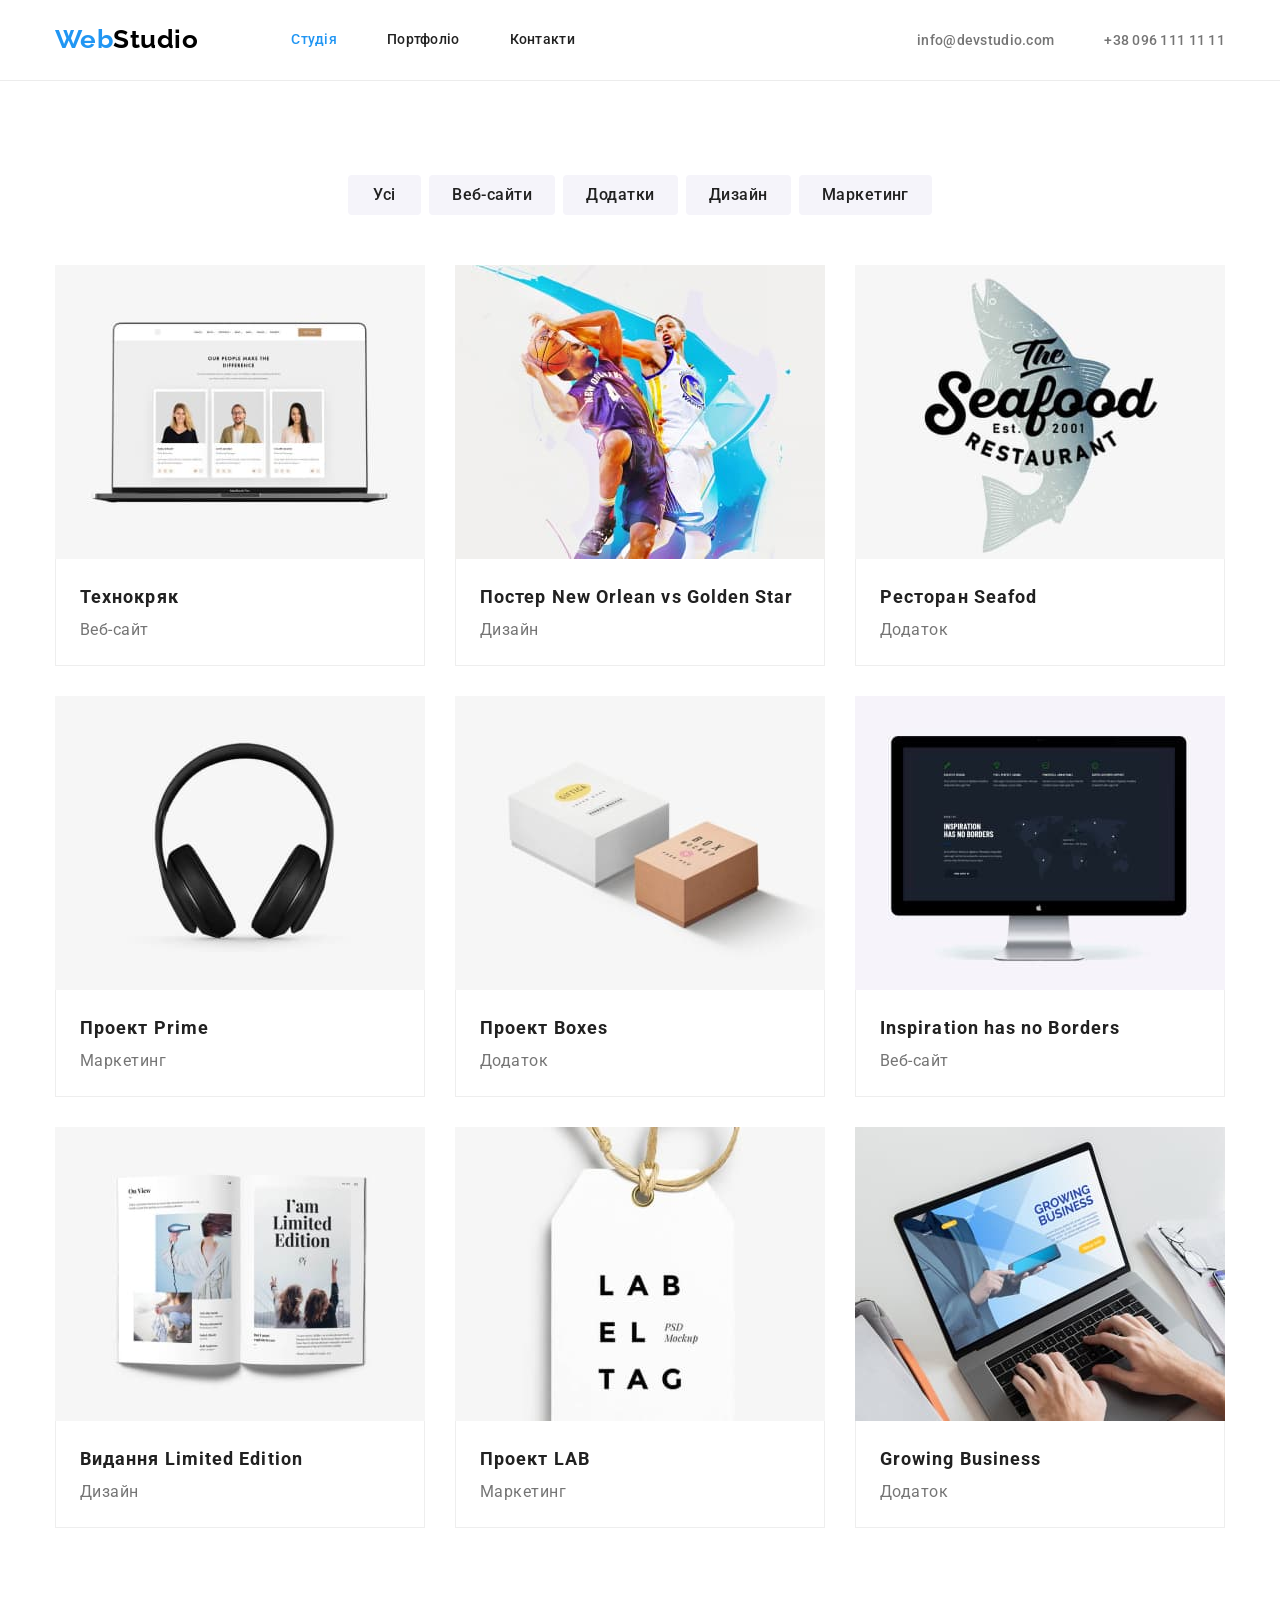
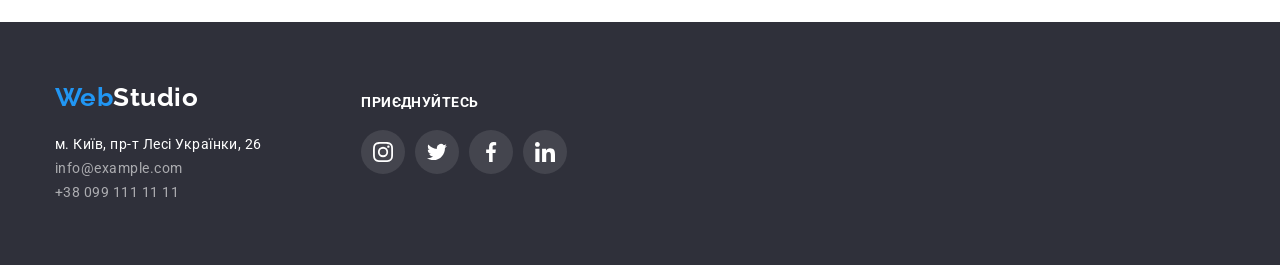
==== portfolio.html @ 9d47481a "footer-socials" ====
<!DOCTYPE html>
<html lang="uk">
  <head>
    <meta charset="UTF-8" />
    <meta name="viewport" content="width=device-width, initial-scale=1.0" />
    <title>Студія</title>
    <link rel="preconnect" href="https://fonts.googleapis.com" />
    <link rel="preconnect" href="https://fonts.gstatic.com" crossorigin />
    <link
      href="https://fonts.googleapis.com/css2?family=Raleway:wght@700&family=Roboto:wght@400;500;700;900&display=swap"
      rel="stylesheet"
    />
    <link
      rel="stylesheet"
      href="https://cdnjs.cloudflare.com/ajax/libs/modern-normalize/1.1.0/modern-normalize.min.css"
      integrity="sha512-wpPYUAdjBVSE4KJnH1VR1HeZfpl1ub8YT/NKx4PuQ5NmX2tKuGu6U/JRp5y+Y8XG2tV+wKQpNHVUX03MfMFn9Q=="
      crossorigin="anonymous"
      referrerpolicy="no-referrer"
    />
    <link rel="stylesheet" href="./css/styles.css" />
  </head>

  <body>
    <header class="page-header">
      <div class="container menu-container">
        <nav class="header-nav">
          <!--logo-->
          <a href="/index.html" class="logo link">
            <span class="logo-firstpart">Web</span
            ><span class="logo-secondpart">Studio</span>
          </a>
          <!--menu-->
          <ul class="site-nav">
            <li class="site-nav-unit">
              <a href="./index.html" class="link current">Студія</a>
            </li>
            <li class="site-nav-unit">
              <a href="./portfolio.html" class="link">Портфоліо</a>
            </li>
            <li class="site-nav-unit"><a href="#" class="link">Контакти</a></li>
          </ul>
        </nav>

        <!--contacts-header-->
        <ul class="auth-nav">
          <li class="item">
            <a href="mailto:info@devstudio.com" class="link"
              >info@devstudio.com</a
            >
          </li>
          <li class="item">
            <a href="tel:+380961111111" class="link">+38 096 111 11 11</a>
          </li>
        </ul>
      </div>
    </header>

    <main>
      <section class="portfolio">
        <div class="container">
          <h1 class="visually-hidden">Портфоліо</h1>

          <!--examples-categories-->
          <ul class="portfolio-buttons-list">
            <li>
              <button type="button" class="button secondary link">Усі</button>
            </li>
            <li>
              <button type="button" class="button secondary link">
                Веб-сайти
              </button>
            </li>
            <li>
              <button type="button" class="button secondary link">
                Додатки
              </button>
            </li>
            <li>
              <button type="button" class="button secondary link">
                Дизайн
              </button>
            </li>
            <li>
              <button type="button" class="button secondary link">
                Маркетинг
              </button>
            </li>
          </ul>
          <!--Portfolio-->
          <ul class="portfolio-list list">
            <li class="portfolio-item">
              <a href="#" target="_blank" rel="noopener noreferrer" class="link"
                ><img
                  src="./images/portfolio-img-example-01.jpg"
                  alt="Відкритий ноутбук з зображенням головної сторінки сайту"
                  width="370"
                  height="294"
                />
                <div class="portfolio-item-info">
                  <h2 class="portfolio-item-title">Технокряк</h2>
                  <p>Веб-сайт</p>
                </div>
              </a>
            </li>
            <li class="portfolio-item">
              <a href="#" target="_blank" rel="noopener noreferrer" class="link"
                ><img
                  src="./images/portfolio-img-example-02.jpg"
                  alt="Активна гра в баскетбол"
                  width="370"
                  height="294"
                />
                <div class="portfolio-item-info">
                  <h2 class="portfolio-item-title">
                    Постер New Orlean vs Golden Star
                  </h2>
                  <p>Дизайн</p>
                </div>
              </a>
            </li>
            <li class="portfolio-item">
              <a href="#" target="_blank" rel="noopener noreferrer" class="link"
                ><img
                  src="./images/portfolio-img-example-03.jpg"
                  alt="Логотип ресторану-замовника"
                  width="370"
                  height="294"
                />
                <div class="portfolio-item-info">
                  <h2 class="portfolio-item-title">
                    Ресторан <span lang="en">Seafod</span>
                  </h2>
                  <p>Додаток</p>
                </div></a
              >
            </li>
            <li class="portfolio-item">
              <a href="#" target="_blank" rel="noopener noreferrer" class="link"
                ><img
                  src="./images/portfolio-img-example-04.jpg"
                  alt="Професійні навушники"
                  width="370"
                  height="294"
                />
                <div class="portfolio-item-info">
                  <h2 class="portfolio-item-title">
                    Проект <span lang="en">Prime</span>
                  </h2>
                  <p>Маркетинг</p>
                </div></a
              >
            </li>
            <li class="portfolio-item">
              <a href="#" target="_blank" rel="noopener noreferrer" class="link"
                ><img
                  src="./images/portfolio-img-example-05.jpg"
                  alt="Дві упаковочні коробки"
                  width="370"
                  height="294"
                />
                <div class="portfolio-item-info">
                  <h2 class="portfolio-item-title">
                    Проект <span lang="en">Boxes</span>
                  </h2>
                  <p>Додаток</p>
                </div></a
              >
            </li>
            <li class="portfolio-item">
              <a href="#" target="_blank" rel="noopener noreferrer" class="link"
                ><img
                  src="./images/portfolio-img-example-06.jpg"
                  alt="Екран монітора комп'ютера із зображенням головної сторінки зробленого студією сайта"
                  width="370"
                  height="294"
                />
                <div class="portfolio-item-info">
                  <h2 lang="en" class="portfolio-item-title">
                    Inspiration has no Borders
                  </h2>
                  <p>Веб-сайт</p>
                </div></a
              >
            </li>
            <li class="portfolio-item">
              <a href="#" target="_blank" rel="noopener noreferrer" class="link"
                ><img
                  src="./images/portfolio-img-example-07.jpg"
                  alt="Розгортка модного журналу"
                  width="370"
                  height="294"
                />
                <div class="portfolio-item-info">
                  <h2 class="portfolio-item-title">
                    Видання <span lang="en">Limited Edition</span>
                  </h2>
                  <p>Дизайн</p>
                </div>
              </a>
            </li>
            <li class="portfolio-item">
              <a href="#" target="_blank" rel="noopener noreferrer" class="link"
                ><img
                  src="./images/portfolio-img-example-08.jpg"
                  alt="Бірка з назвою проекта замовника"
                  width="370"
                  height="294"
                />
                <div class="portfolio-item-info">
                  <h3 class="portfolio-item-title">
                    Проект <span lang="en">LAB</span>
                  </h3>
                  <p>Маркетинг</p>
                </div></a
              >
            </li>
            <li class="portfolio-item">
              <a href="#" target="_blank" rel="noopener noreferrer" class="link"
                ><img
                  src="./images/portfolio-img-example-09.jpg"
                  alt="Клієнт з ноутбука заходить на сайт замовника"
                  width="370"
                  height="294"
                />
                <div class="portfolio-item-info">
                  <h3 class="portfolio-item-title" lang="en">
                    Growing Business
                  </h3>
                  <p>Додаток</p>
                </div></a
              >
            </li>
          </ul>
        </div>
      </section>
    </main>
  </body>

  <footer class="footer">
    <div class="footer-container container">
      <div class="footer-section">
        <a href="/index.html" class="link logo">
          <span class="logo-firstpart">Web</span
          ><span class="logo-white-secondpart">Studio</span>
        </a>
        <address class="address">
          <ul>
            <li class="address-item">
              <a
                href="https://goo.gl/maps/REf4FK5SUBbMHxeN7"
                target="_blank"
                rel="noopener
                nofollow
                noreferrer"
                class="map-link link"
                >м. Київ, пр-т Лесі Українки, 26</a
              >
            </li>
            <li class="address-item">
              <a href="mailto:info@example.com" class="address-link link"
                >info@example.com</a
              >
            </li>
            <li class="address-item">
              <a href="tel:+380991111111" class="address-link link"
                >+38 099 111 11 11</a
              >
            </li>
          </ul>
        </address>
      </div>

      <div class="footer-section">
        <p class="invitation">Приєднуйтесь</p>
        <ul class="footer-soc-list">
          <li class="footer-soc-item">
            <a class="footer-soc-link" href="#">
              <svg class="footer-soc-icon" width="20" height="20">
                <use href="./images/symbol-defs.svg#icon-instagram"></use>
                >
              </svg>
            </a>
          </li>
          <li class="footer-soc-item">
            <a class="footer-soc-link" href="#">
              <svg class="footer-soc-icon" width="20" height="20">
                <use href="./images/symbol-defs.svg#icon-twitter"></use>
                >
              </svg>
            </a>
          </li>
          <li class="footer-soc-item">
            <a class="footer-soc-link" href="#">
              <svg class="footer-soc-icon" width="20" height="20">
                <use href="./images/symbol-defs.svg#icon-facebook"></use>
                >
              </svg>
            </a>
          </li>
          <li class="footer-soc-item">
            <a class="footer-soc-link" href="#">
              <svg class="footer-soc-icon" width="20" height="20">
                <use href="./images/symbol-defs.svg#icon-linkedin"></use>
                >
              </svg>
            </a>
          </li>
        </ul>
      </div>
    </div>
  </footer>
</html>
---- css/styles.css ----
html {
  box-sizing: border-box;
}

*,
*::before,
*::after {
  box-sizing: inherit;
}

:root {
  --dark-text-color: #212121;
  --medium-text-color: #757575;
  --light-text-color: #ffffff;
  --accent-color: #2196f3;
  --light-background-color: #f5f5f5;
  --main-font: "Roboto", sans-serif;
  --primary-icon-color: #afb1b8;
}

body {
  background-color: var(--light-text-color);
  color: var(--medium-text-color);
  font-family: var(--main-font);
  letter-spacing: 0.03em;
  margin: 0;
}

p,
h1,
h2,
h3,
h4,
h5,
h6 {
  margin: 0;
}

ul,
li {
  margin: 0;
  padding: 0;
  list-style: none;
}

.link {
  text-decoration: none;
}

.button {
  cursor: pointer;
}

img {
  display: block;
  max-width: 100%;
  height: auto;
}

.container {
  width: 1200px;
  padding: 0 15px;
  margin: 0 auto;
}

.section {
  padding: 94px 0;
}

.page-header {
  display: flex;
  align-items: center;
  justify-content: space-between;
  border-bottom: 1px solid #ececec;
}

.logo {
  font-family: Raleway, sans-serif;
  font-size: 26px;
  font-weight: 700;
  line-height: 1.2;
  margin-right: 93px;
}

.logo-firstpart {
  color: var(--accent-color);
}

.logo-secondpart {
  color: #000000;
}

.header-nav {
  display: flex;
  align-items: center;
  justify-content: space-between;
}

.menu-container {
  display: flex;
  align-items: center;
}

.site-nav {
  display: flex;
  margin: 0;
}

.site-nav .site-nav-unit:not(:last-child) {
  margin-right: 50px;
}

.site-nav .link {
  color: var(--dark-text-color);
  font-weight: 500;
  font-size: 14px;
  line-height: 1.14;
  letter-spacing: 0.02em;
  display: block;
  padding-top: 32px;
  padding-bottom: 32px;
}

.site-nav .link.current {
  color: var(--accent-color);
}

.site-nav .link:hover,
.site-nav .link:focus,
.auth-nav .link:hover,
.auth-nav .link:focus,
.footer .link:focus,
.footer .link:hover {
  color: var(--accent-color);
}

.auth-nav {
  display: flex;
  margin-left: auto;
}

.auth-nav .link {
  color: #757575;
  font-weight: 500;
  font-size: 14px;
  line-height: 1.14;
  letter-spacing: 0.02em;
}

/* .auth-nav.item::before {
  display: block;
  content: "";
  height: 16px;
  background-size: contain;
  background-repeat: no-repeat;
  background-color: inherit;
  background-position: center;
}

.auth-nav.mail::before {
  background-image: url(../images/envelope.svg);
}

.auth-nav.mail::before {
  background-image: url(../images/smartphone.svg);
} */

.auth-nav .item + .item {
  margin-left: 50px;
}

.hero {
  color: var(--light-text-color);
  text-align: center;
  background-color: #2f303a;
  padding-top: 200px;
  padding-bottom: 200px;

  max-width: 1600px;
  height: 600px;
  margin: 0 auto;

  background-color: #c4c4c4;
  background-image: linear-gradient(
      to right,
      rgba(47, 48, 58, 0.4),
      rgba(47, 48, 58, 0.4)
    )
    url(../images/hero-background-image.jpg);

  background-repeat: no-repeat;
  background-position: center;
  background-size: cover;
}

.hero-title {
  text-align: center;
  font-size: 44px;
  font-weight: 900;
  line-height: 1.36;
  letter-spacing: 0.06em;
  text-transform: uppercase;
  margin: 0 auto 30px;
  max-width: 696px;
}

.hero-button {
  color: var(--light-text-color);
  background-color: var(--accent-color);
  font-family: Roboto, sans-serif;
  font-weight: 700;
  line-height: 1.88;
  letter-spacing: 0.06em;
  box-shadow: 0px 4px 4px rgba(0, 0, 0, 0.15);
  display: inline-block;
  padding: 10px 32px;
  border-radius: 4px;
  border: none;
  min-width: 216px;
  text-align: center;
}

.hero-button:hover,
.hero-button:focus {
  background-color: #188ce8;
}

.advantages {
  font-size: 14px;
  padding-bottom: 0;
}

ul.advantages-list {
  display: flex;
  gap: 30px;
  padding: 0;
}

.visually-hidden {
  position: absolute;
  white-space: nowrap;
  width: 1px;
  height: 1px;
  overflow: hidden;
  border: 0;
  padding: 0;
  clip: rect(0 0 0 0);
  clip-path: inset(50%);
  margin: -1px;
}

.advantages-item {
  flex-basis: calc((100%-90px) / 4);
}

.advantages-item::before {
  display: block;
  content: "";
  height: 120px;
  margin-bottom: 30px;
  /* background-image: url(../images/); */
  background-size: contain;
  background-repeat: no-repeat;
  background-color: #f5f4fa;
  border-radius: 4px;
  background-position: center;
}

.icon-details::before {
  background-image: url(../images/antena.svg);
}

.icon-punktuality::before {
  background-image: url(../images/clock.svg);
}

.icon-planning::before {
  background-image: url(../images/diagram.svg);
}

.icon-modern-tech::before {
  background-image: url(../images/astronaut.svg);
}

.advantages-title {
  font-weight: 700;
  font-size: 14px;
  line-height: 1.14;
  text-transform: uppercase;
  text-align: left;
  margin-bottom: 10px;
  color: var(--dark-text-color);
}

.advantages p {
  line-height: 1.71;
}

h2 {
  font-size: 36px;
  font-weight: 700;
  line-height: 1.17;
}

.title {
  color: var(--dark-text-color);
  margin-bottom: 50px;
  text-align: center;
}

/* .align-center {
  text-align: center;
} */

.portfolio-main {
  background-color: var(--light-text-color);
}

.portfolio-wrapper img {
  margin: 0;
}

.portfolio-wrapper {
  display: flex;
  gap: 30px;
  padding: 0;
}

.team {
  line-height: 1.19;
  background-color: #f5f4fa;
}

.team-list {
  display: flex;
  gap: 30px;
  justify-content: space-between;
}

.team-member {
  background-color: var(--light-text-color);
  box-shadow: 0px 1px 3px rgba(0, 0, 0, 0.12), 0px 1px 1px rgba(0, 0, 0, 0.14),
    0px 2px 1px rgba(0, 0, 0, 0.2);
  border-radius: 0px 0px 4px 4px;
  text-align: center;
  max-width: calc((100%-90) / 4);
}

div.team-member-description {
  padding: 30px 10px;
}

.team-member-title {
  font-weight: 500;
  font-size: 16px;
  margin-bottom: 10px;
}

.team-soc-list {
  display: flex;
  align-items: center;
  justify-content: center;
  margin-top: 16px;
  gap: 10px;
}

.team-soc-link {
  width: 44px;
  height: 44px;
  border-radius: 50%;
  display: flex;
  align-items: center;
  justify-content: center;
  background-color: var(--light-text-color);
}

.team-soc-link:hover,
.team-soc-link:focus,
.footer-soc-link:hover,
.footer-soc-link:focus {
  background-color: var(--accent-color);
}

.team-soc-link:hover .team-soc-icon,
.team-soc-link:focus .team-soc-icon {
  fill: var(--light-text-color);
}

.team-soc-icon {
  fill: var(--primary-icon-color);
}

.clients-list {
  display: flex;
  gap: 30px;
}

.clients-icon {
  fill: var(--primary-icon-color);
}

.clients-icon:hover,
.clients-icon:focus {
  fill: var(--accent-color);
}

.clients-item {
  border: 1px solid var(--primary-icon-color);
  border-radius: 4px;
}

.clients-item:hover,
.clients-item:focus {
  border: 1px solid var(--accent-color);
  fill: var(--accent-color);
}

/* ----pogtfolio------ */
.portfolio {
  background-color: var(--light-text-color);
  padding: 94px 0;
}

.portfolio-buttons-list {
  display: flex;
  gap: 8px;
  justify-content: center;
  margin-bottom: 50px;
}

.portfolio .button {
  font-family: Roboto, sans-serif;
  display: inline-block;
  padding: 6px 22px;
  border: 1px solid transparent;
  border-radius: 4px;
  min-width: 73px;
}

.portfolio-list {
  display: flex;
  flex-wrap: wrap;
  gap: 30px;
}

.portfolio-item {
  flex-basis: calc((100% - 60px) / 3);
}

.portfolio-item:nth-child(3n) {
  margin: 0;
}

.portfolio-item-title {
  color: var(--dark-text-color);
  font-weight: 700;
  font-size: 18px;
  line-height: 2;
  letter-spacing: 0.06em;
}

.portfolio-item-info {
  padding: 20px 24px;
  background-color: var(--light-text-color);
  border: 1px solid #eeeeee;
  border-top: transparent;
}

.portfolio p {
  line-height: 1.88;
  color: var(--medium-text-color);
}

.logo-white-secondpart {
  color: var(--light-text-color);
}

.footer {
  background-color: #2f303a;
  padding: 60px 0;
}

.footer .logo {
  display: inline-block;
  margin-bottom: 20px;
}

.footer .address {
  font-size: 14px;
  line-height: 1.71;
  font-style: normal;
}

.address-item:not(:nth-last-child(n)) {
  margin-bottom: 9px;
}

.map-link {
  color: var(--light-text-color);
}
.footer .address-link {
  color: rgba(255, 255, 255, 0.6);
}

.footer-container {
  display: flex;
  gap: 70px;
}

.invitation {
  font-weight: 700;
  font-size: 14px;
  line-height: 16px;
  letter-spacing: 0.03em;
  text-transform: uppercase;
  color: var(--light-text-color);
  margin-top: 12px;
}

.footer-soc-list {
  display: flex;
  align-items: center;
  justify-content: center;
  margin-top: 20px;
  gap: 10px;
}

.footer-soc-link {
  width: 44px;
  height: 44px;
  border-radius: 50%;
  display: flex;
  align-items: center;
  justify-content: center;
  background-color: rgba(255, 255, 255, 0.1);
}

.footer-soc-icon {
  fill: var(--light-text-color);
}

/* -----------------buttons-------------------------- */
.button {
  color: var(--dark-text-color);
  background-color: var(--light-background-color);
  font-weight: 500;
  font-size: 16px;
  line-height: 1.62;
  letter-spacing: 0.03em;
  cursor: pointer;
}

.button.primary {
  color: var(--light-text-color);
  background-color: var(--accent-color);
}

.button.secondary {
  color: var(--dark-text-color);
  background-color: #f5f4fa;
}

.button.secondary:hover,
.button.secondary:focus {
  color: var(--light-text-color);
  background-color: var(--accent-color);
}
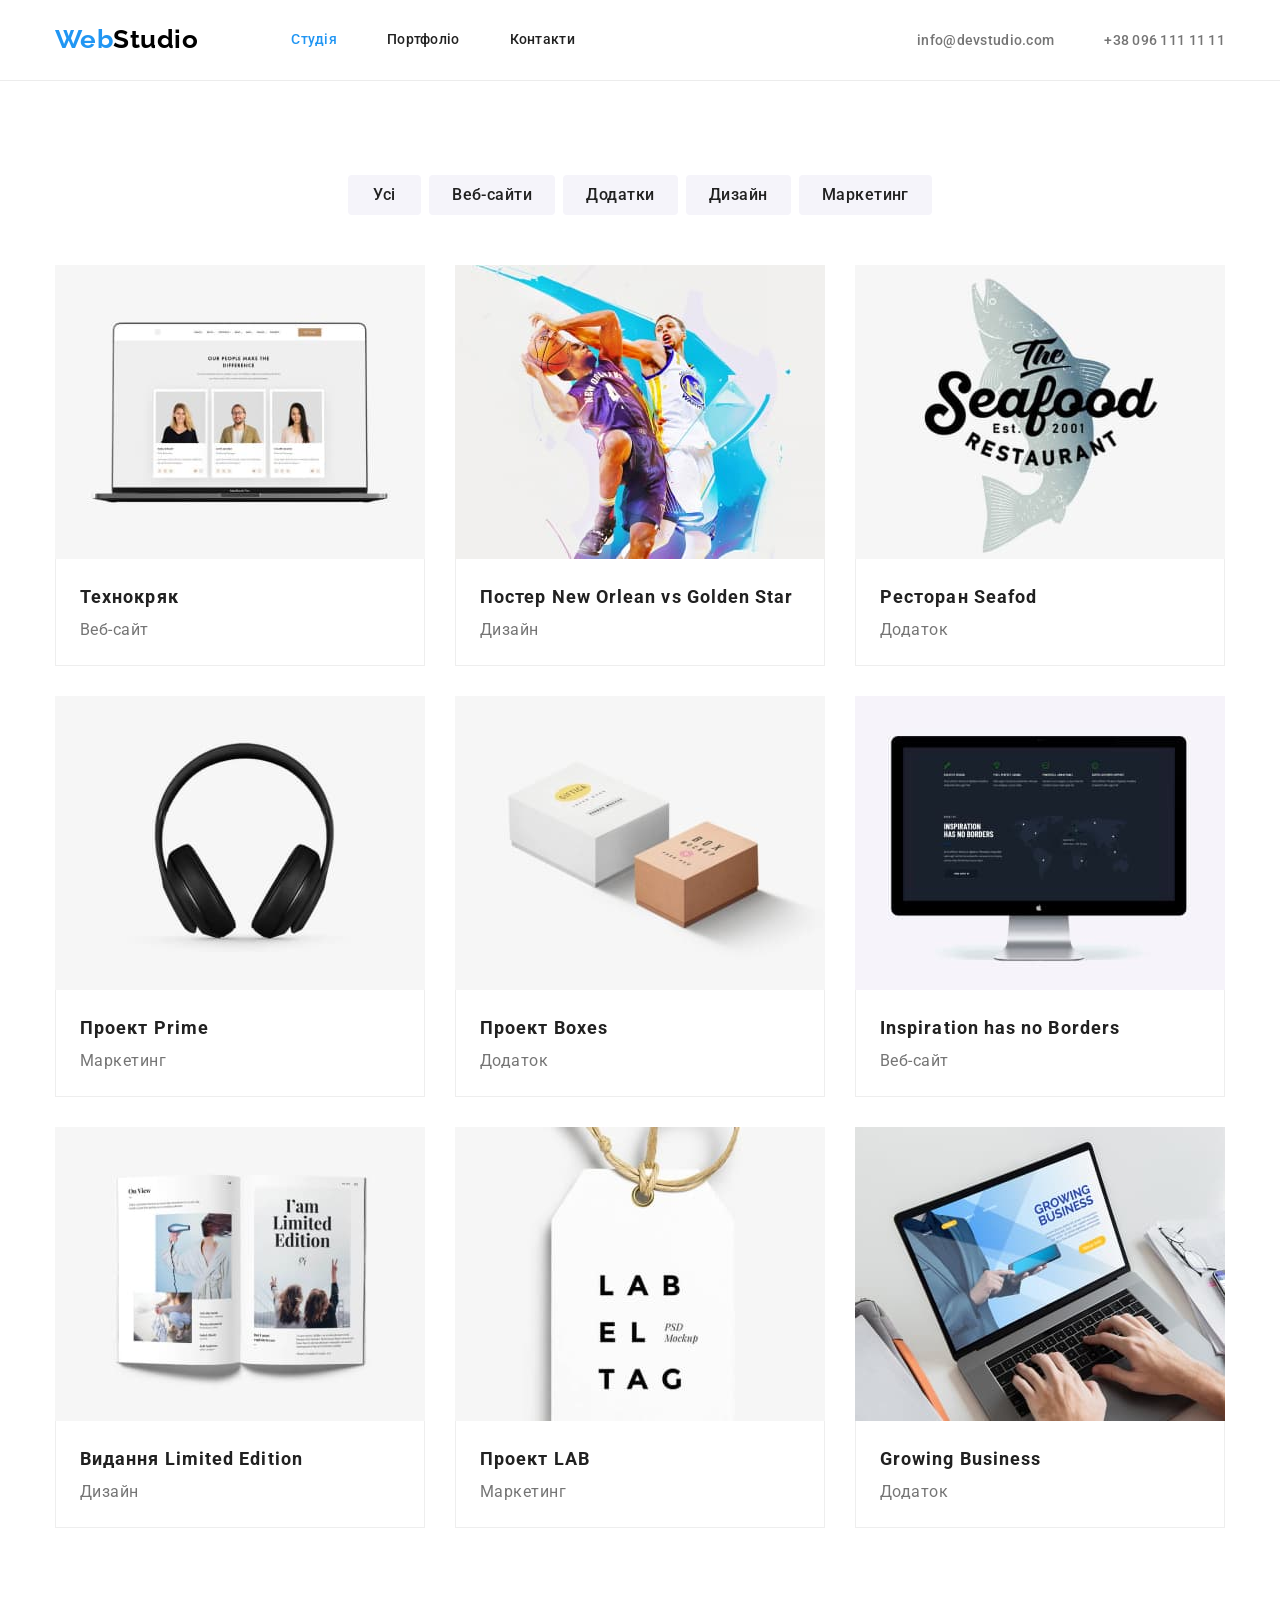
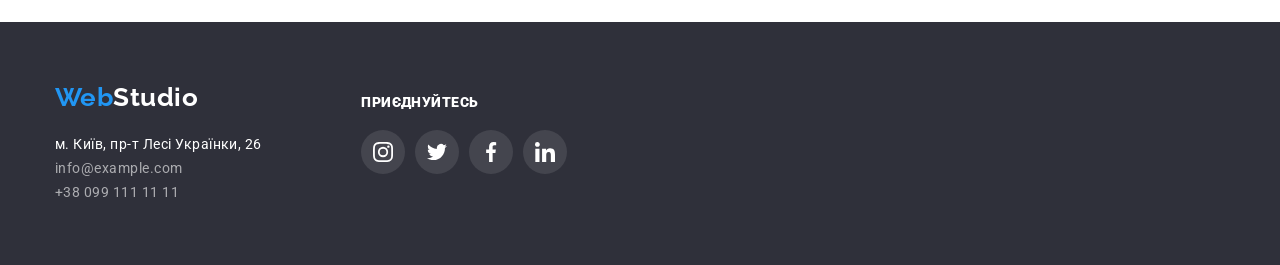
==== commit 8162c26a: "icons.svg changed name of svg-file as it is needed according to the task" ====
--- a/portfolio.html
+++ b/portfolio.html
@@ -271,12 +271,12 @@
       </div>
 
       <div class="footer-section">
-        <p class="invitation">Приєднуйтесь</p>
+        <p class="invitation"><strong>Приєднуйтесь</strong></p>
         <ul class="footer-soc-list">
           <li class="footer-soc-item">
             <a class="footer-soc-link" href="#">
               <svg class="footer-soc-icon" width="20" height="20">
-                <use href="./images/symbol-defs.svg#icon-instagram"></use>
+                <use href="./images/icons.svg#icon-instagram"></use>
                 >
               </svg>
             </a>
@@ -284,7 +284,7 @@
           <li class="footer-soc-item">
             <a class="footer-soc-link" href="#">
               <svg class="footer-soc-icon" width="20" height="20">
-                <use href="./images/symbol-defs.svg#icon-twitter"></use>
+                <use href="./images/icons.svg#icon-twitter"></use>
                 >
               </svg>
             </a>
@@ -292,7 +292,7 @@
           <li class="footer-soc-item">
             <a class="footer-soc-link" href="#">
               <svg class="footer-soc-icon" width="20" height="20">
-                <use href="./images/symbol-defs.svg#icon-facebook"></use>
+                <use href="./images/icons.svg#icon-facebook"></use>
                 >
               </svg>
             </a>
@@ -300,7 +300,7 @@
           <li class="footer-soc-item">
             <a class="footer-soc-link" href="#">
               <svg class="footer-soc-icon" width="20" height="20">
-                <use href="./images/symbol-defs.svg#icon-linkedin"></use>
+                <use href="./images/icons.svg#icon-linkedin"></use>
                 >
               </svg>
             </a>
--- a/css/styles.css
+++ b/css/styles.css
@@ -147,28 +147,24 @@
   letter-spacing: 0.02em;
 }
 
-/* .auth-nav.item::before {
-  display: block;
-  content: "";
-  height: 16px;
-  background-size: contain;
-  background-repeat: no-repeat;
-  background-color: inherit;
-  background-position: center;
-}
-
-.auth-nav.mail::before {
-  background-image: url(../images/envelope.svg);
-}
-
-.auth-nav.mail::before {
-  background-image: url(../images/smartphone.svg);
-} */
-
 .auth-nav .item + .item {
   margin-left: 50px;
 }
-
+/* ------------------------icons----------------- */
+.address-icon {
+  fill: var(--medium-text-color);
+  margin-right: 10px;
+}
+
+.auth-nav-item {
+  display: flex;
+  justify-content: center;
+}
+
+.auth-nav-item:hover .address-icon .auth-nav-item:focus .address-icon {
+  fill: var(--accent-color);
+}
+/* -----------------hero------------------- */
 .hero {
   color: var(--light-text-color);
   text-align: center;
@@ -224,7 +220,7 @@
 .hero-button:focus {
   background-color: #188ce8;
 }
-
+/* ------------------advantages------------------ */
 .advantages {
   font-size: 14px;
   padding-bottom: 0;
@@ -533,9 +529,6 @@
   align-items: center;
   justify-content: center;
   background-color: rgba(255, 255, 255, 0.1);
-}
-
-.footer-soc-icon {
   fill: var(--light-text-color);
 }
 
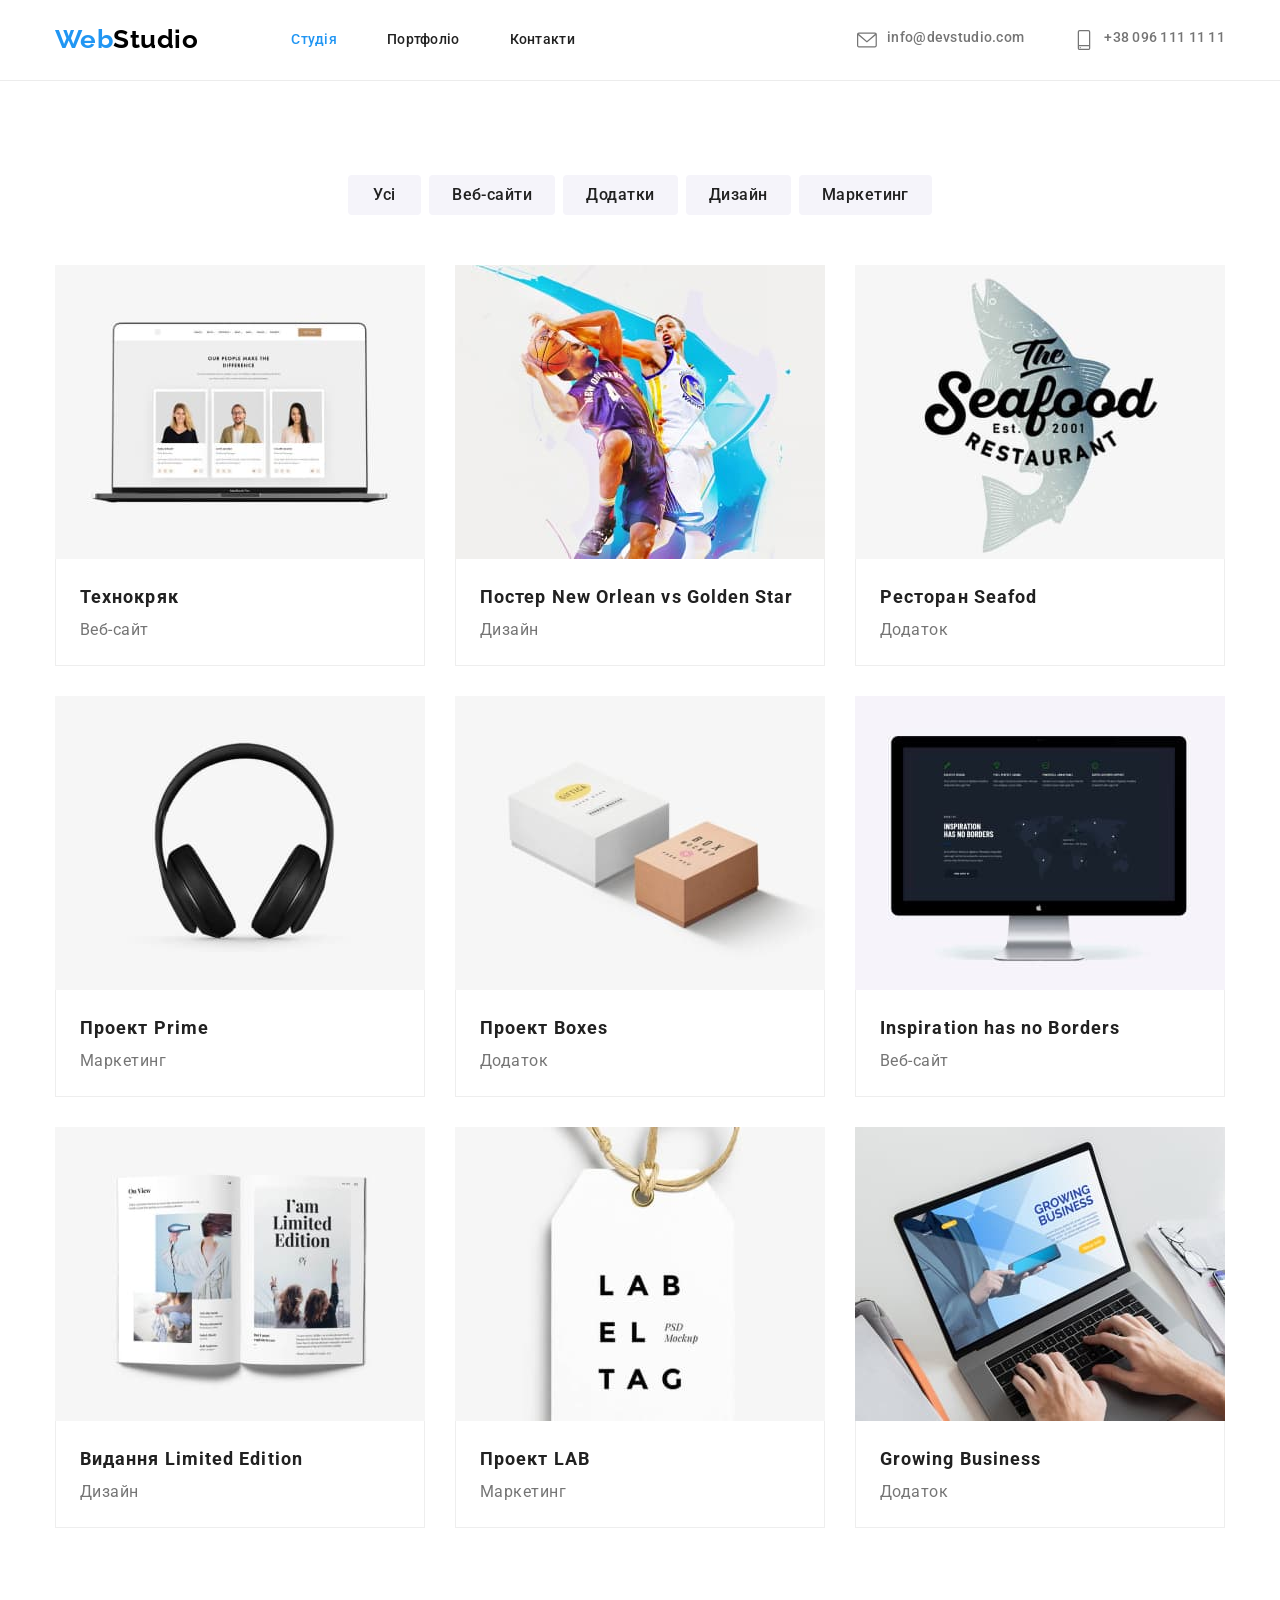
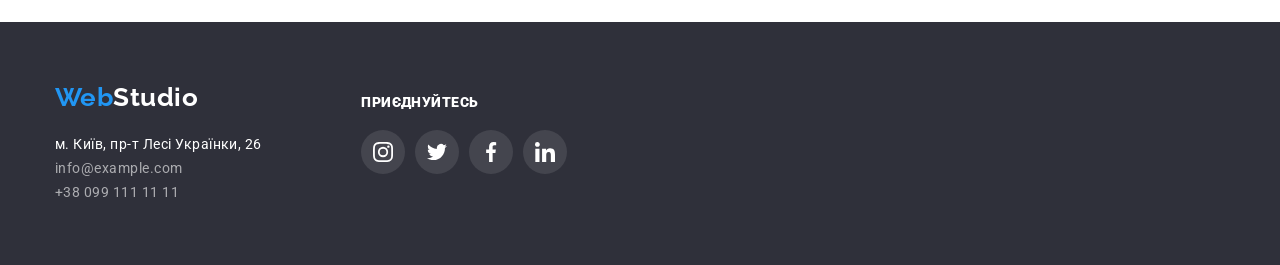
==== commit 9e359bde: "shades copy header from index to portfolio. shades." ====
--- a/portfolio.html
+++ b/portfolio.html
@@ -43,12 +43,20 @@
 
         <!--contacts-header-->
         <ul class="auth-nav">
-          <li class="item">
+          <li class="auth-nav-item item">
+            <svg class="address-icon" width="20" height="20">
+              <use href="./images/icons.svg#icon-envelope"></use>
+              >
+            </svg>
             <a href="mailto:info@devstudio.com" class="link"
               >info@devstudio.com</a
             >
           </li>
-          <li class="item">
+          <li class="auth-nav-item item">
+            <svg class="address-icon" width="20" height="20">
+              <use href="./images/icons.svg#icon-smartphone"></use>
+              >
+            </svg>
             <a href="tel:+380961111111" class="link">+38 096 111 11 11</a>
           </li>
         </ul>
--- a/css/styles.css
+++ b/css/styles.css
@@ -443,6 +443,12 @@
   flex-basis: calc((100% - 60px) / 3);
 }
 
+.portfolio-item:hover,
+.portfolio-item:focus {
+  box-shadow: 0px 1px 1px rgba(0, 0, 0, 0.12), 0px 4px 4px rgba(0, 0, 0, 0.06),
+    1px 4px 6px rgba(0, 0, 0, 0.16);
+}
+
 .portfolio-item:nth-child(3n) {
   margin: 0;
 }
@@ -557,4 +563,7 @@
 .button.secondary:focus {
   color: var(--light-text-color);
   background-color: var(--accent-color);
-}
+  box-shadow: 0px 3px 1px rgba(0, 0, 0, 0.1), 0px 1px 2px rgba(0, 0, 0, 0.08),
+    0px 2px 2px rgba(0, 0, 0, 0.12);
+  border-radius: 4px;
+}
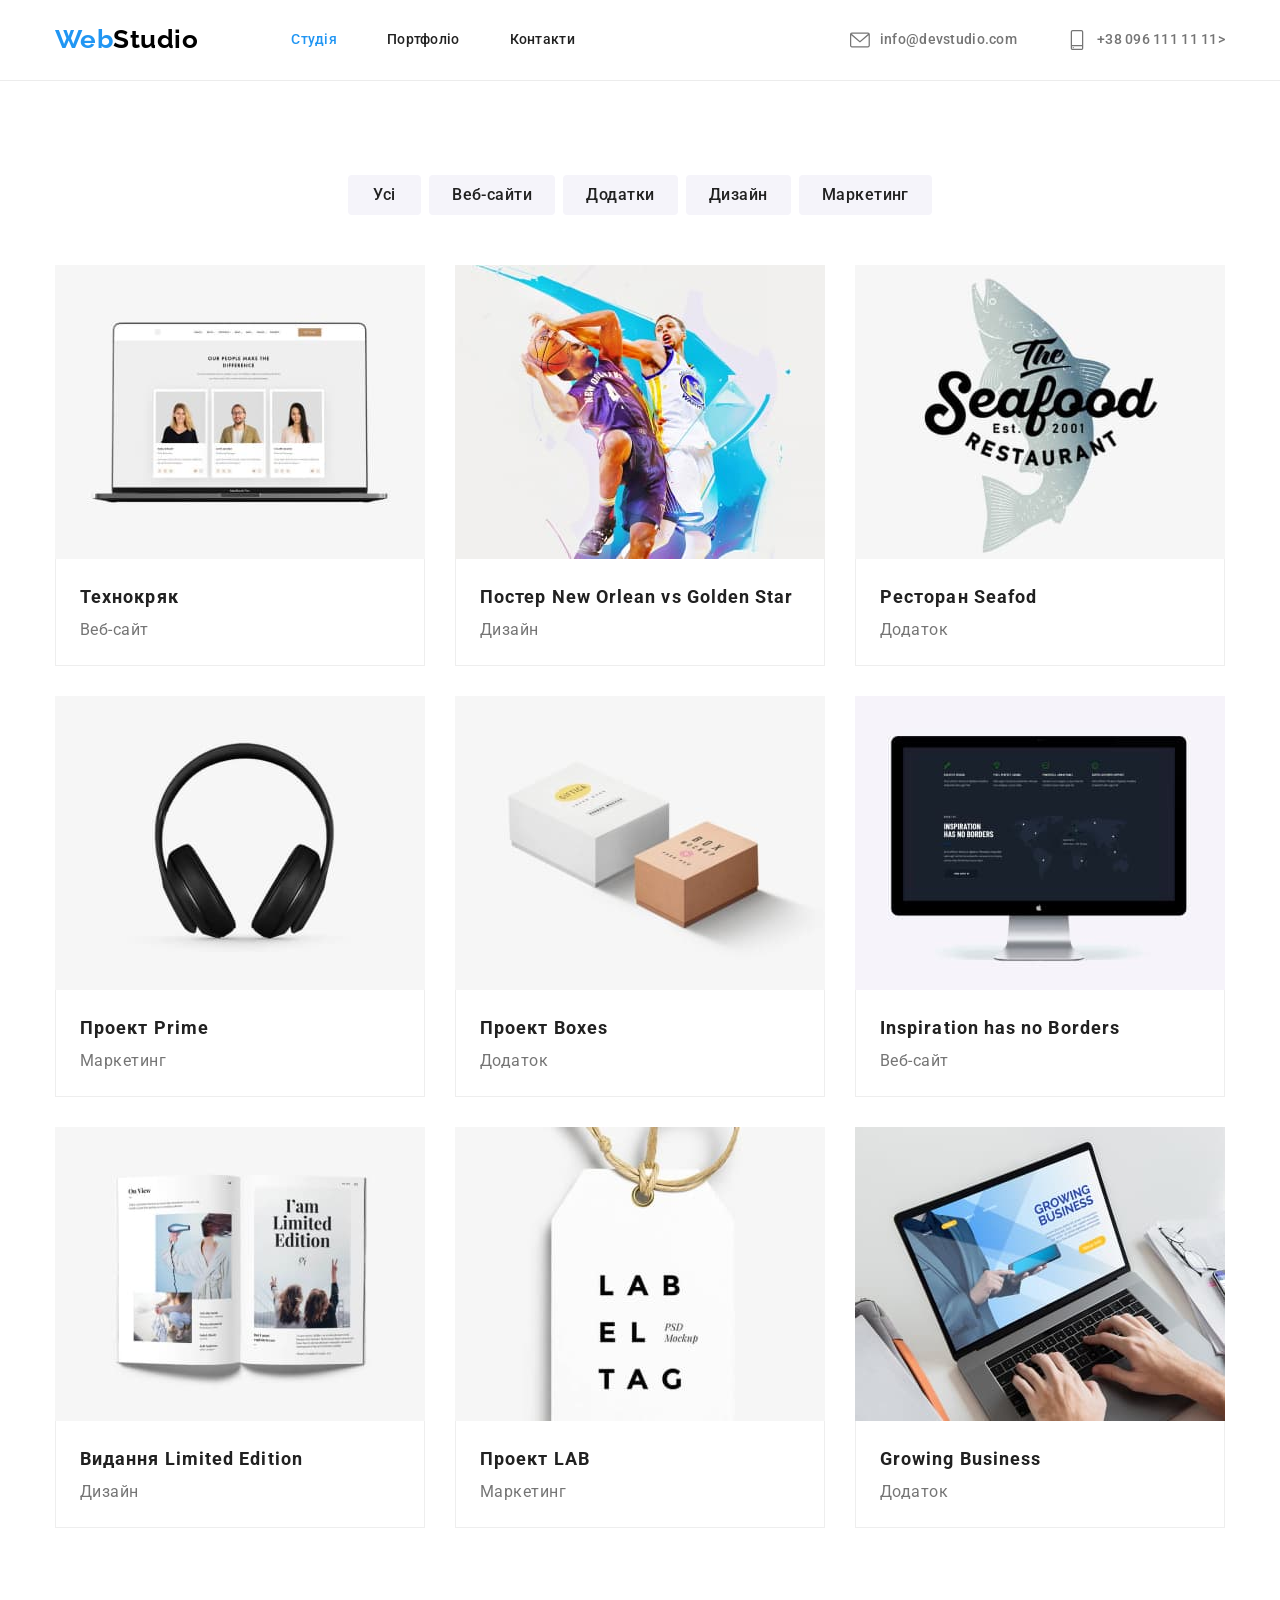
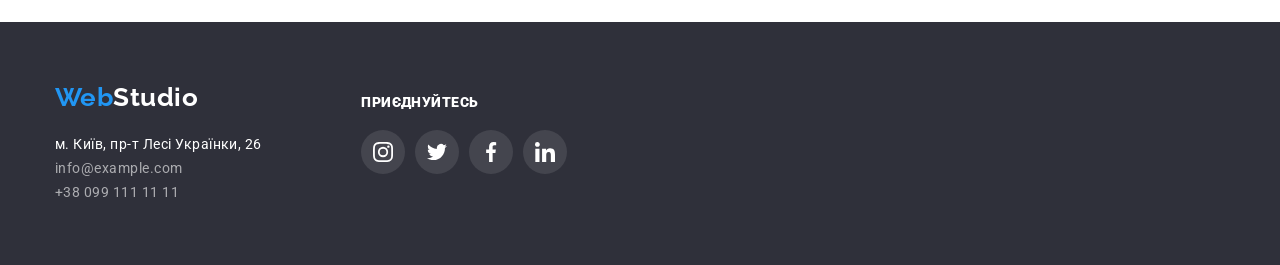
==== commit 7ca0c6ea: "portfolio header icons" ====
--- a/portfolio.html
+++ b/portfolio.html
@@ -44,20 +44,20 @@
         <!--contacts-header-->
         <ul class="auth-nav">
           <li class="auth-nav-item item">
-            <svg class="address-icon" width="20" height="20">
-              <use href="./images/icons.svg#icon-envelope"></use>
-              >
-            </svg>
-            <a href="mailto:info@devstudio.com" class="link"
-              >info@devstudio.com</a
+            <a href="mailto:info@devstudio.com" class="auth-nav-link link"
+              ><svg class="address-icon" width="20" height="20">
+                <use href="./images/icons.svg#icon-envelope"></use>
+                ></svg
+              ><span>info@devstudio.com</span>
+            </a>
+          </li>
+          <li class="auth-nav-item item">
+            <a href="tel:+380961111111" class="auth-nav-link link"
+              ><svg class="address-icon" width="20" height="20">
+                <use href="./images/icons.svg#icon-smartphone"></use>
+                ></svg
+              ><span>+38 096 111 11 11</span>></a
             >
-          </li>
-          <li class="auth-nav-item item">
-            <svg class="address-icon" width="20" height="20">
-              <use href="./images/icons.svg#icon-smartphone"></use>
-              >
-            </svg>
-            <a href="tel:+380961111111" class="link">+38 096 111 11 11</a>
           </li>
         </ul>
       </div>
@@ -71,25 +71,42 @@
           <!--examples-categories-->
           <ul class="portfolio-buttons-list">
             <li>
-              <button type="button" class="button secondary link">Усі</button>
-            </li>
-            <li>
-              <button type="button" class="button secondary link">
+              <button
+                type="button"
+                class="portfolio-button button secondary link"
+              >
+                Усі
+              </button>
+            </li>
+            <li>
+              <button
+                type="button"
+                class="portfolio-button button secondary link"
+              >
                 Веб-сайти
               </button>
             </li>
             <li>
-              <button type="button" class="button secondary link">
+              <button
+                type="button"
+                class="portfolio-button button secondary link"
+              >
                 Додатки
               </button>
             </li>
             <li>
-              <button type="button" class="button secondary link">
+              <button
+                type="button"
+                class="portfolio-button button secondary link"
+              >
                 Дизайн
               </button>
             </li>
             <li>
-              <button type="button" class="button secondary link">
+              <button
+                type="button"
+                class="portfolio-button button secondary link"
+              >
                 Маркетинг
               </button>
             </li>
--- a/css/styles.css
+++ b/css/styles.css
@@ -161,9 +161,21 @@
   justify-content: center;
 }
 
-.auth-nav-item:hover .address-icon .auth-nav-item:focus .address-icon {
+.auth-nav-link {
+  display: flex;
+  align-items: center;
+}
+
+.auth-nav-link:hover,
+.auth-nav-link:focus {
+  color: var(--accent-color);
+}
+
+.auth-nav-link:hover .address-icon,
+.auth-nav-link:focus .address-icon {
   fill: var(--accent-color);
 }
+
 /* -----------------hero------------------- */
 .hero {
   color: var(--light-text-color);
@@ -181,7 +193,7 @@
       to right,
       rgba(47, 48, 58, 0.4),
       rgba(47, 48, 58, 0.4)
-    )
+    ),
     url(../images/hero-background-image.jpg);
 
   background-repeat: no-repeat;
@@ -254,8 +266,6 @@
   content: "";
   height: 120px;
   margin-bottom: 30px;
-  /* background-image: url(../images/); */
-  background-size: contain;
   background-repeat: no-repeat;
   background-color: #f5f4fa;
   border-radius: 4px;
@@ -304,10 +314,6 @@
   text-align: center;
 }
 
-/* .align-center {
-  text-align: center;
-} */
-
 .portfolio-main {
   background-color: var(--light-text-color);
 }
@@ -322,6 +328,7 @@
   padding: 0;
 }
 
+/* ------------------team----------------------- */
 .team {
   line-height: 1.19;
   background-color: #f5f4fa;
@@ -385,10 +392,16 @@
 .team-soc-icon {
   fill: var(--primary-icon-color);
 }
-
+/* ------------------------clients------------------------ */
 .clients-list {
   display: flex;
   gap: 30px;
+}
+
+.clients-link {
+  display: flex;
+  align-items: center;
+  justify-content: center;
 }
 
 .clients-icon {
@@ -403,6 +416,7 @@
 .clients-item {
   border: 1px solid var(--primary-icon-color);
   border-radius: 4px;
+  padding: 16px 32px;
 }
 
 .clients-item:hover,
@@ -411,7 +425,7 @@
   fill: var(--accent-color);
 }
 
-/* ----pogtfolio------ */
+/* ------------------------------pogtfolio---------------------- */
 .portfolio {
   background-color: var(--light-text-color);
   padding: 94px 0;
@@ -432,6 +446,11 @@
   border-radius: 4px;
   min-width: 73px;
 }
+.portfolio-button:hover,
+.portfolio-button:focus {
+  box-shadow: 0px 1px 1px rgba(0, 0, 0, 0.12), 0px 4px 4px rgba(0, 0, 0, 0.06),
+    1px 4px 6px rgba(0, 0, 0, 0.16);
+}
 
 .portfolio-list {
   display: flex;
@@ -443,11 +462,11 @@
   flex-basis: calc((100% - 60px) / 3);
 }
 
-.portfolio-item:hover,
+/* .portfolio-item:hover,
 .portfolio-item:focus {
   box-shadow: 0px 1px 1px rgba(0, 0, 0, 0.12), 0px 4px 4px rgba(0, 0, 0, 0.06),
     1px 4px 6px rgba(0, 0, 0, 0.16);
-}
+} */
 
 .portfolio-item:nth-child(3n) {
   margin: 0;
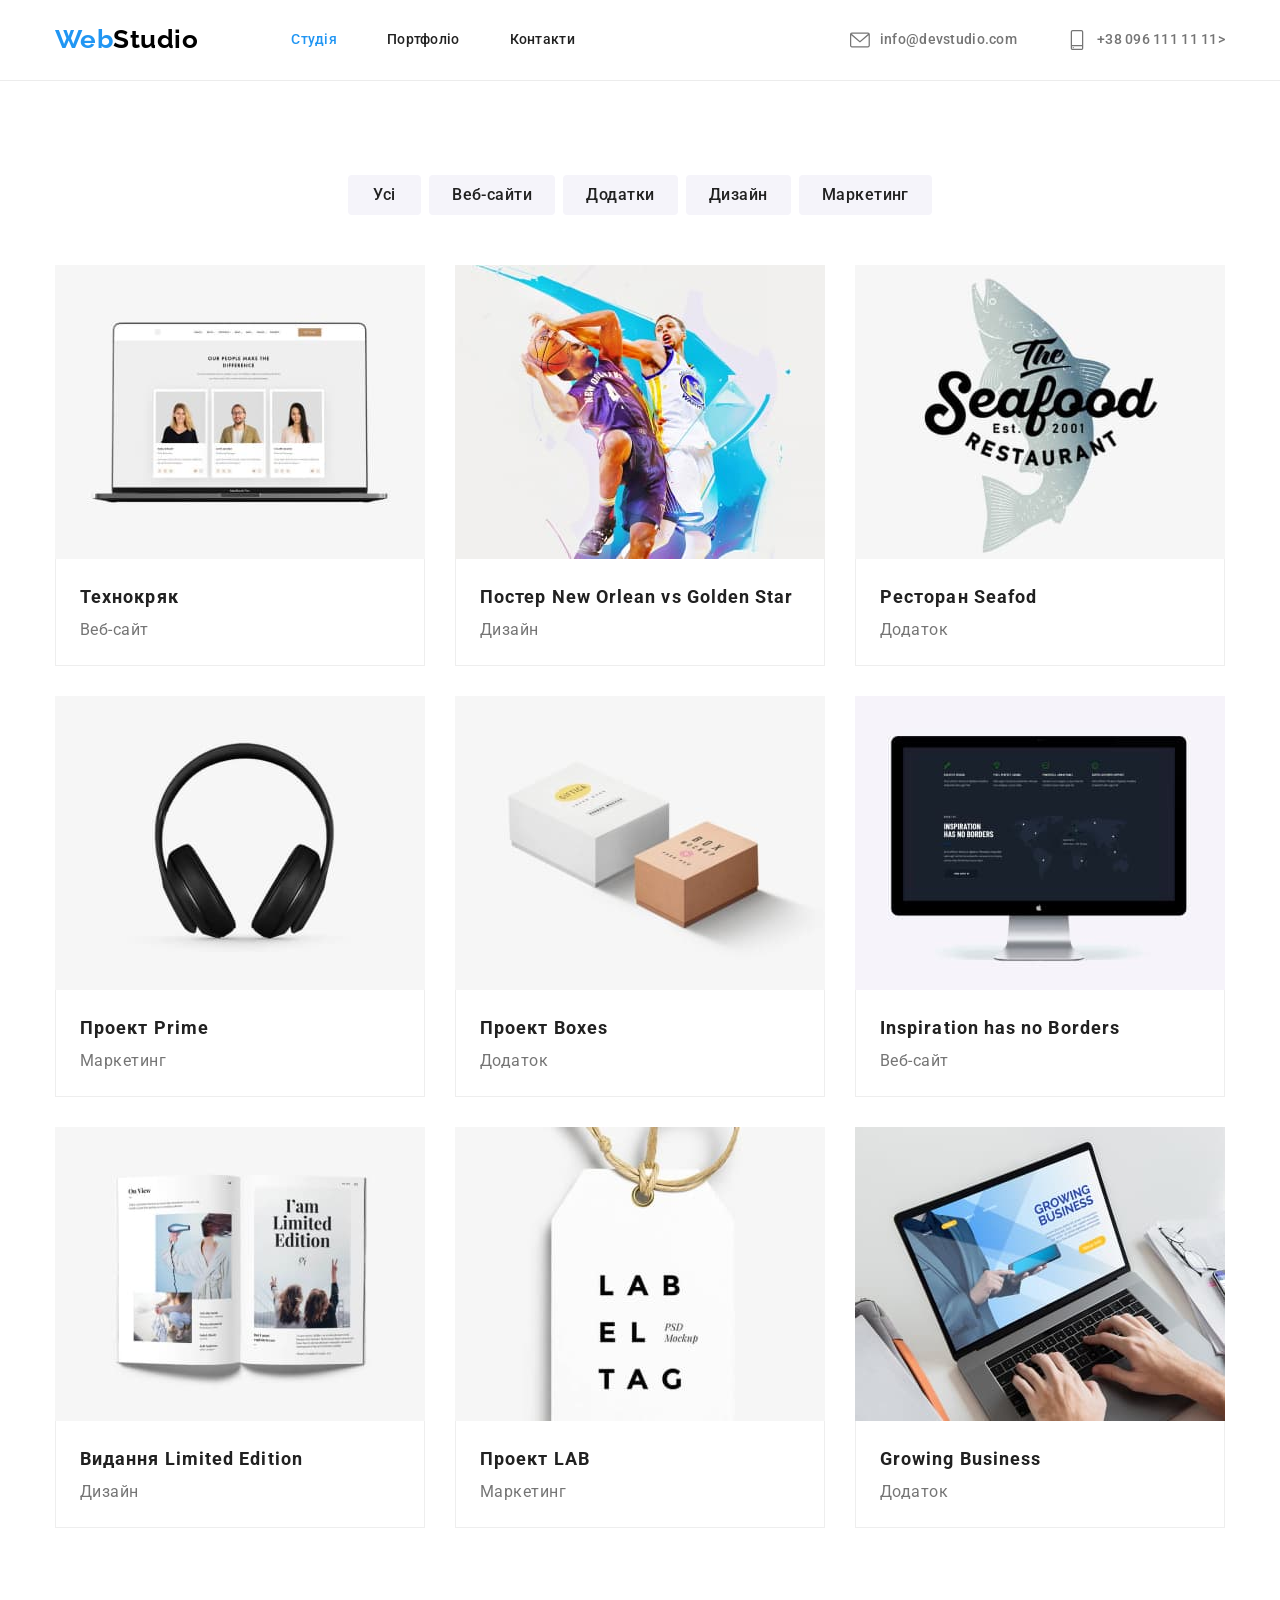
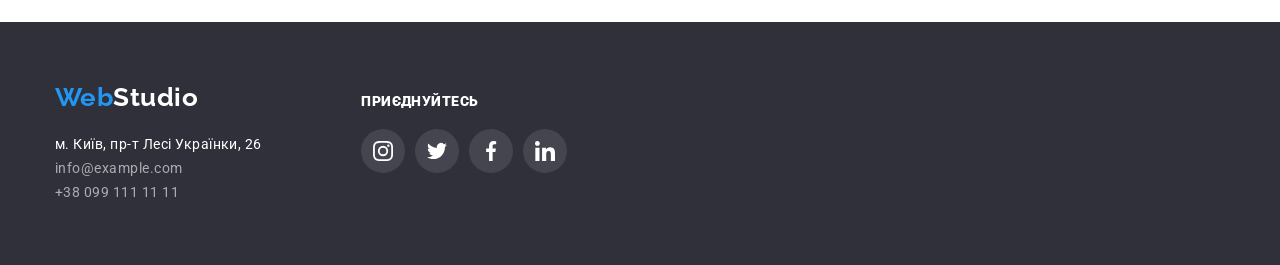
==== commit 16927dc2: "changes" ====
--- a/portfolio.html
+++ b/portfolio.html
@@ -111,10 +111,14 @@
               </button>
             </li>
           </ul>
-          <!--Portfolio-->
+          <!----------------------------Portfolio-------------------------------------->
           <ul class="portfolio-list list">
             <li class="portfolio-item">
-              <a href="#" target="_blank" rel="noopener noreferrer" class="link"
+              <a
+                href="#"
+                target="_blank"
+                rel="noopener noreferrer"
+                class="portfolio-link link"
                 ><img
                   src="./images/portfolio-img-example-01.jpg"
                   alt="Відкритий ноутбук з зображенням головної сторінки сайту"
@@ -128,7 +132,11 @@
               </a>
             </li>
             <li class="portfolio-item">
-              <a href="#" target="_blank" rel="noopener noreferrer" class="link"
+              <a
+                href="#"
+                target="_blank"
+                rel="noopener noreferrer"
+                class="portfolio-link link"
                 ><img
                   src="./images/portfolio-img-example-02.jpg"
                   alt="Активна гра в баскетбол"
@@ -144,7 +152,11 @@
               </a>
             </li>
             <li class="portfolio-item">
-              <a href="#" target="_blank" rel="noopener noreferrer" class="link"
+              <a
+                href="#"
+                target="_blank"
+                rel="noopener noreferrer"
+                class="portfolio-link link"
                 ><img
                   src="./images/portfolio-img-example-03.jpg"
                   alt="Логотип ресторану-замовника"
@@ -160,7 +172,11 @@
               >
             </li>
             <li class="portfolio-item">
-              <a href="#" target="_blank" rel="noopener noreferrer" class="link"
+              <a
+                href="#"
+                target="_blank"
+                rel="noopener noreferrer"
+                class="portfolio-link link"
                 ><img
                   src="./images/portfolio-img-example-04.jpg"
                   alt="Професійні навушники"
@@ -176,7 +192,11 @@
               >
             </li>
             <li class="portfolio-item">
-              <a href="#" target="_blank" rel="noopener noreferrer" class="link"
+              <a
+                href="#"
+                target="_blank"
+                rel="noopener noreferrer"
+                class="portfolio-link link"
                 ><img
                   src="./images/portfolio-img-example-05.jpg"
                   alt="Дві упаковочні коробки"
@@ -192,7 +212,11 @@
               >
             </li>
             <li class="portfolio-item">
-              <a href="#" target="_blank" rel="noopener noreferrer" class="link"
+              <a
+                href="#"
+                target="_blank"
+                rel="noopener noreferrer"
+                class="portfolio-link link"
                 ><img
                   src="./images/portfolio-img-example-06.jpg"
                   alt="Екран монітора комп'ютера із зображенням головної сторінки зробленого студією сайта"
@@ -208,7 +232,11 @@
               >
             </li>
             <li class="portfolio-item">
-              <a href="#" target="_blank" rel="noopener noreferrer" class="link"
+              <a
+                href="#"
+                target="_blank"
+                rel="noopener noreferrer"
+                class="portfolio-link link"
                 ><img
                   src="./images/portfolio-img-example-07.jpg"
                   alt="Розгортка модного журналу"
@@ -224,7 +252,11 @@
               </a>
             </li>
             <li class="portfolio-item">
-              <a href="#" target="_blank" rel="noopener noreferrer" class="link"
+              <a
+                href="#"
+                target="_blank"
+                rel="noopener noreferrer"
+                class="portfolio-link link"
                 ><img
                   src="./images/portfolio-img-example-08.jpg"
                   alt="Бірка з назвою проекта замовника"
@@ -240,7 +272,11 @@
               >
             </li>
             <li class="portfolio-item">
-              <a href="#" target="_blank" rel="noopener noreferrer" class="link"
+              <a
+                href="#"
+                target="_blank"
+                rel="noopener noreferrer"
+                class="portfolio-link link"
                 ><img
                   src="./images/portfolio-img-example-09.jpg"
                   alt="Клієнт з ноутбука заходить на сайт замовника"
--- a/css/styles.css
+++ b/css/styles.css
@@ -231,6 +231,7 @@
 .hero-button:hover,
 .hero-button:focus {
   background-color: #188ce8;
+  cursor: pointer;
 }
 /* ------------------advantages------------------ */
 .advantages {
@@ -396,16 +397,25 @@
 .clients-list {
   display: flex;
   gap: 30px;
+  align-items: center;
+  height: 92px;
 }
 
 .clients-link {
-  display: flex;
+  display: block;
+  width: 100%;
+  height: 100%;
+  border: 1px solid var(--primary-icon-color);
+  border-radius: 4px;
+  text-align: center;
   align-items: center;
   justify-content: center;
 }
 
 .clients-icon {
   fill: var(--primary-icon-color);
+  align-items: center;
+  justify-content: center;
 }
 
 .clients-icon:hover,
@@ -414,15 +424,21 @@
 }
 
 .clients-item {
-  border: 1px solid var(--primary-icon-color);
-  border-radius: 4px;
-  padding: 16px 32px;
-}
-
-.clients-item:hover,
-.clients-item:focus {
+  display: flex;
+  width: calc((100%-150) / 6);
+  height: 92px;
+  align-items: center;
+  justify-content: center;
+}
+
+.clients-item:hover .clients-icon,
+.clients-item:focus .clients-icon {
+  fill: var(--accent-color);
+}
+
+.clients-link:hover,
+.clients-link:focus {
   border: 1px solid var(--accent-color);
-  fill: var(--accent-color);
 }
 
 /* ------------------------------pogtfolio---------------------- */
@@ -462,11 +478,17 @@
   flex-basis: calc((100% - 60px) / 3);
 }
 
-/* .portfolio-item:hover,
-.portfolio-item:focus {
+.portfolio-link {
+  display: block;
+  width: 100%;
+  height: 100%;
+}
+
+.portfolio-link:hover,
+.portfolio-link:focus {
   box-shadow: 0px 1px 1px rgba(0, 0, 0, 0.12), 0px 4px 4px rgba(0, 0, 0, 0.06),
     1px 4px 6px rgba(0, 0, 0, 0.16);
-} */
+}
 
 .portfolio-item:nth-child(3n) {
   margin: 0;
@@ -512,7 +534,12 @@
   font-style: normal;
 }
 
-.address-item:not(:nth-last-child(n)) {
+/* .address-item {
+  display: block;
+} */
+
+.map-link,
+.address-link:not(:nth-last-child(n)) {
   margin-bottom: 9px;
 }
 
@@ -525,7 +552,11 @@
 
 .footer-container {
   display: flex;
-  gap: 70px;
+  align-items: baseline;
+}
+
+.footer-section:first-child {
+  margin-right: 70px;
 }
 
 .invitation {
@@ -535,7 +566,6 @@
   letter-spacing: 0.03em;
   text-transform: uppercase;
   color: var(--light-text-color);
-  margin-top: 12px;
 }
 
 .footer-soc-list {
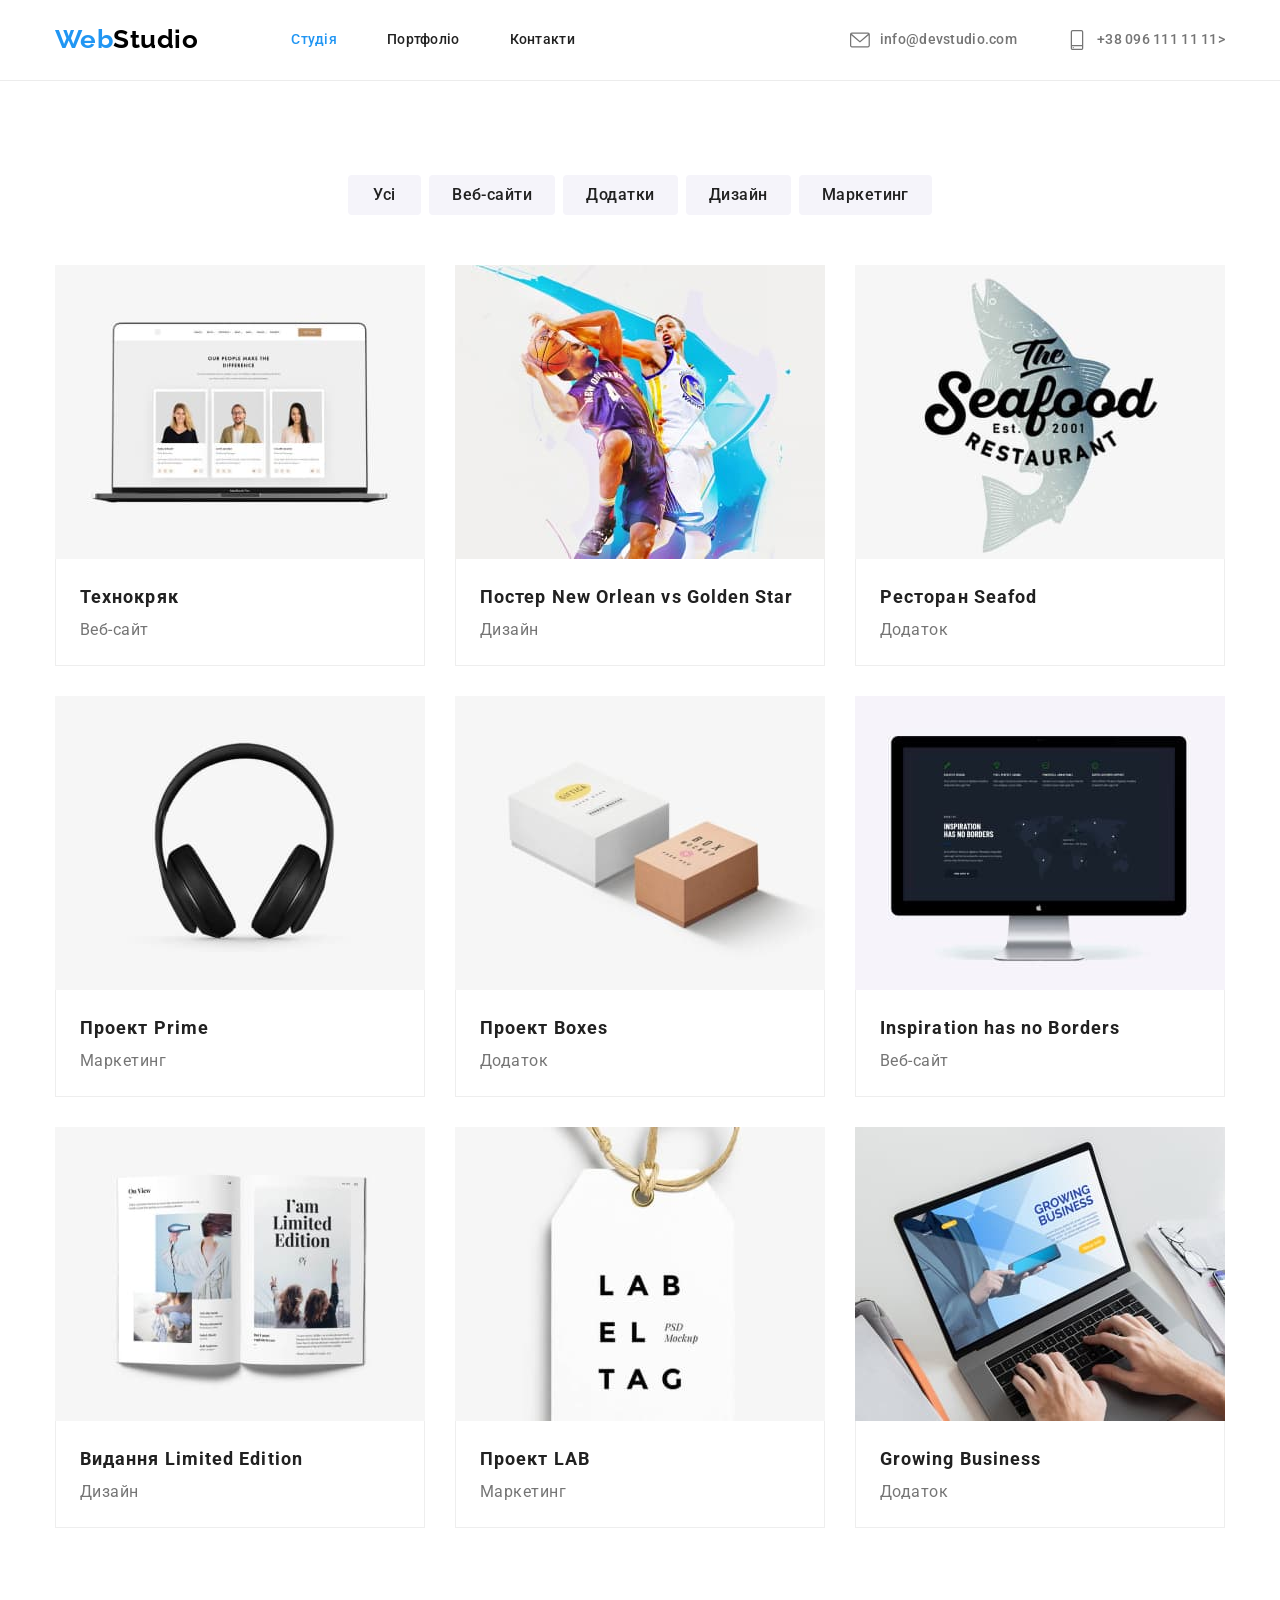
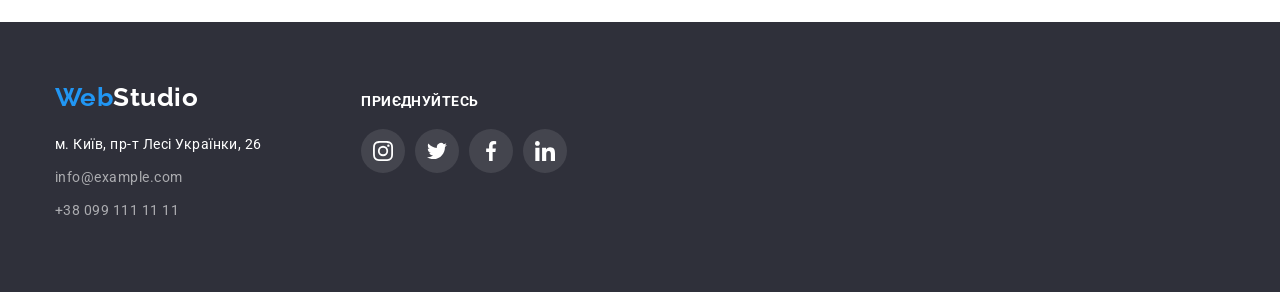
==== commit 661b487f: "final commit" ====
--- a/portfolio.html
+++ b/portfolio.html
@@ -295,79 +295,79 @@
         </div>
       </section>
     </main>
-  </body>
-
-  <footer class="footer">
-    <div class="footer-container container">
-      <div class="footer-section">
-        <a href="/index.html" class="link logo">
-          <span class="logo-firstpart">Web</span
-          ><span class="logo-white-secondpart">Studio</span>
-        </a>
-        <address class="address">
-          <ul>
-            <li class="address-item">
-              <a
-                href="https://goo.gl/maps/REf4FK5SUBbMHxeN7"
-                target="_blank"
-                rel="noopener
+
+    <footer class="footer">
+      <div class="footer-container container">
+        <div class="footer-section">
+          <a href="/index.html" class="link logo">
+            <span class="logo-firstpart">Web</span
+            ><span class="logo-white-secondpart">Studio</span>
+          </a>
+          <address class="address">
+            <ul>
+              <li class="address-item">
+                <a
+                  href="https://goo.gl/maps/REf4FK5SUBbMHxeN7"
+                  target="_blank"
+                  rel="noopener
                 nofollow
                 noreferrer"
-                class="map-link link"
-                >м. Київ, пр-т Лесі Українки, 26</a
-              >
-            </li>
-            <li class="address-item">
-              <a href="mailto:info@example.com" class="address-link link"
-                >info@example.com</a
-              >
-            </li>
-            <li class="address-item">
-              <a href="tel:+380991111111" class="address-link link"
-                >+38 099 111 11 11</a
-              >
+                  class="map-link link"
+                  >м. Київ, пр-т Лесі Українки, 26</a
+                >
+              </li>
+              <li class="address-item">
+                <a href="mailto:info@example.com" class="address-link link"
+                  >info@example.com</a
+                >
+              </li>
+              <li class="address-item">
+                <a href="tel:+380991111111" class="address-link link"
+                  >+38 099 111 11 11</a
+                >
+              </li>
+            </ul>
+          </address>
+        </div>
+
+        <div class="footer-section">
+          <p class="invitation">Приєднуйтесь</p>
+          <ul class="footer-soc-list">
+            <li class="footer-soc-item">
+              <a class="footer-soc-link" href="#">
+                <svg class="footer-soc-icon" width="20" height="20">
+                  <use href="./images/icons.svg#icon-instagram"></use>
+                  >
+                </svg>
+              </a>
+            </li>
+            <li class="footer-soc-item">
+              <a class="footer-soc-link" href="#">
+                <svg class="footer-soc-icon" width="20" height="20">
+                  <use href="./images/icons.svg#icon-twitter"></use>
+                  >
+                </svg>
+              </a>
+            </li>
+            <li class="footer-soc-item">
+              <a class="footer-soc-link" href="#">
+                <svg class="footer-soc-icon" width="20" height="20">
+                  <use href="./images/icons.svg#icon-facebook"></use>
+                  >
+                </svg>
+              </a>
+            </li>
+            <li class="footer-soc-item">
+              <a class="footer-soc-link" href="#">
+                <svg class="footer-soc-icon" width="20" height="20">
+                  <use href="./images/icons.svg#icon-linkedin"></use>
+                  >
+                </svg>
+              </a>
             </li>
           </ul>
-        </address>
+        </div>
       </div>
-
-      <div class="footer-section">
-        <p class="invitation"><strong>Приєднуйтесь</strong></p>
-        <ul class="footer-soc-list">
-          <li class="footer-soc-item">
-            <a class="footer-soc-link" href="#">
-              <svg class="footer-soc-icon" width="20" height="20">
-                <use href="./images/icons.svg#icon-instagram"></use>
-                >
-              </svg>
-            </a>
-          </li>
-          <li class="footer-soc-item">
-            <a class="footer-soc-link" href="#">
-              <svg class="footer-soc-icon" width="20" height="20">
-                <use href="./images/icons.svg#icon-twitter"></use>
-                >
-              </svg>
-            </a>
-          </li>
-          <li class="footer-soc-item">
-            <a class="footer-soc-link" href="#">
-              <svg class="footer-soc-icon" width="20" height="20">
-                <use href="./images/icons.svg#icon-facebook"></use>
-                >
-              </svg>
-            </a>
-          </li>
-          <li class="footer-soc-item">
-            <a class="footer-soc-link" href="#">
-              <svg class="footer-soc-icon" width="20" height="20">
-                <use href="./images/icons.svg#icon-linkedin"></use>
-                >
-              </svg>
-            </a>
-          </li>
-        </ul>
-      </div>
-    </div>
-  </footer>
+    </footer>
+  </body>
 </html>
--- a/css/styles.css
+++ b/css/styles.css
@@ -397,19 +397,25 @@
 .clients-list {
   display: flex;
   gap: 30px;
-  align-items: center;
   height: 92px;
 }
 
+.clients-item {
+  display: flex;
+  width: calc((100%-150) / 6);
+  height: 92px;
+  align-items: center;
+  justify-content: center;
+}
+
 .clients-link {
-  display: block;
+  display: flex;
   width: 100%;
   height: 100%;
   border: 1px solid var(--primary-icon-color);
   border-radius: 4px;
-  text-align: center;
-  align-items: center;
-  justify-content: center;
+  justify-content: center;
+  align-items: center;
 }
 
 .clients-icon {
@@ -418,21 +424,8 @@
   justify-content: center;
 }
 
-.clients-icon:hover,
-.clients-icon:focus {
-  fill: var(--accent-color);
-}
-
-.clients-item {
-  display: flex;
-  width: calc((100%-150) / 6);
-  height: 92px;
-  align-items: center;
-  justify-content: center;
-}
-
-.clients-item:hover .clients-icon,
-.clients-item:focus .clients-icon {
+.clients-link:hover .clients-icon,
+.clients-link:focus .clients-icon {
   fill: var(--accent-color);
 }
 
@@ -514,6 +507,7 @@
   color: var(--medium-text-color);
 }
 
+/* ---------------------footer--------------------- */
 .logo-white-secondpart {
   color: var(--light-text-color);
 }
@@ -534,9 +528,10 @@
   font-style: normal;
 }
 
-/* .address-item {
+.address-item {
   display: block;
-} */
+  margin-bottom: 9px;
+}
 
 .map-link,
 .address-link:not(:nth-last-child(n)) {
